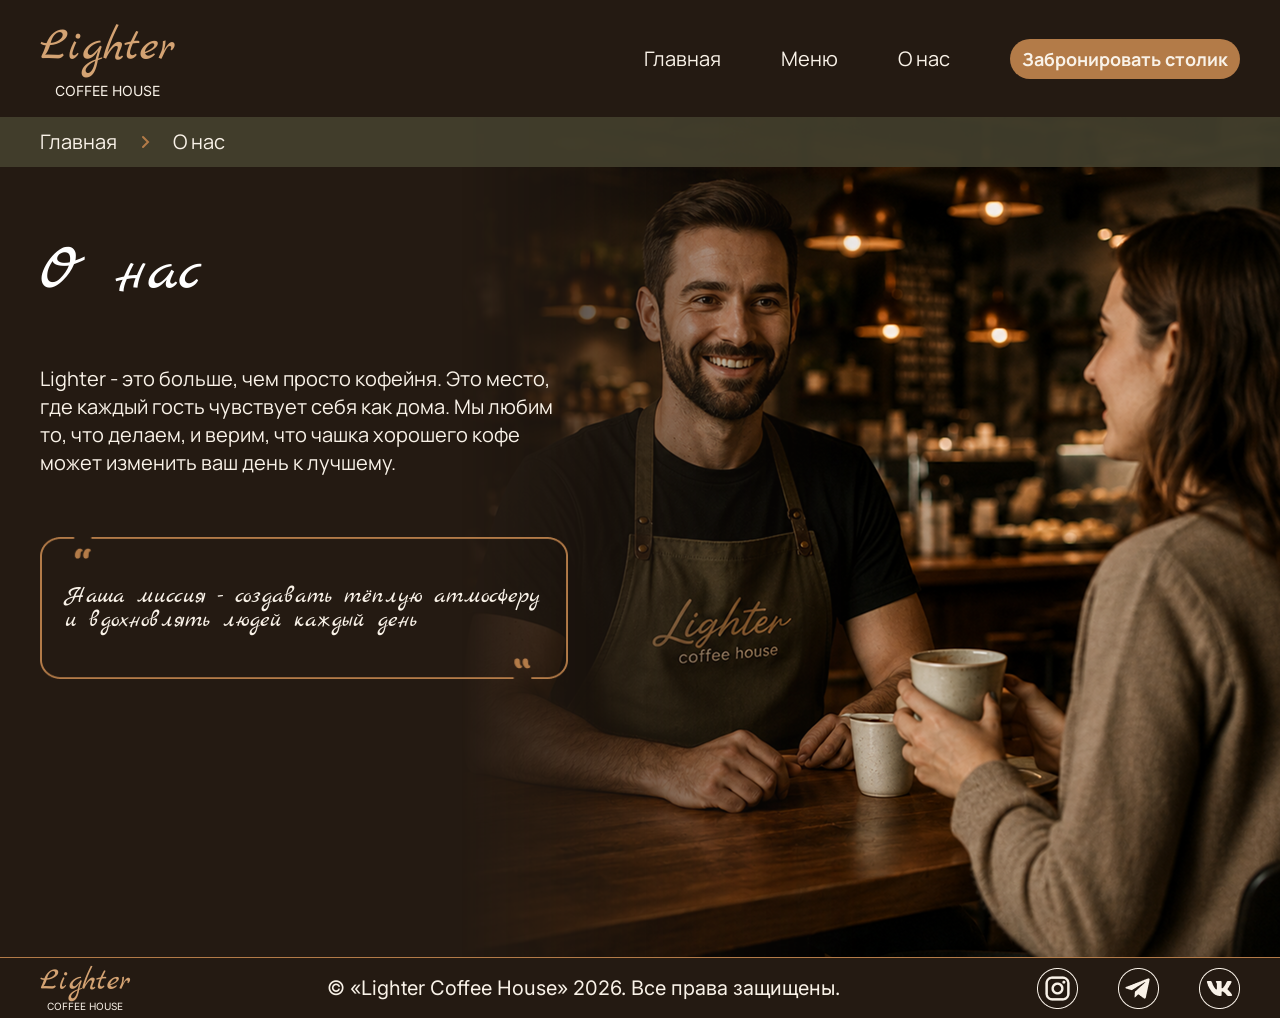
==== about.html @ e29b6c22 "First commit" ====
<!DOCTYPE html>
<html lang="ru">
<head>
    <meta charset="UTF-8">
    <meta name="viewport" content="width=device-width, initial-scale=1.0">
    <title>О нас — Lighter Coffee House</title>
    
    <link rel="preconnect" href="https://fonts.googleapis.com">
    <link rel="preconnect" href="https://fonts.gstatic.com" crossorigin>
    <link href="https://fonts.googleapis.com/css2?family=Inter:opsz@14..32&family=Manrope:wght@400;700&family=Marck+Script&display=swap" rel="stylesheet">
    
    <link rel="stylesheet" href="style.css">
</head>
<body>
    
 <link rel="stylesheet" href="styles/main.css">
</head>
<body>
    <div class="container">
<header class="header">
    <div class="logo">
        <div class="logo-title">Lighter</div>
        <div class="logo-subtitle">COFFEE HOUSE</div>
    </div>

    <div class="header__right">
        <nav class="nav">
            <a class="active" href="index.html">Главная</a>
            <a href="menu.html">Меню</a>
            <a href="about.html">О нас</a>
        </nav>

        <button class="header-btn">
            Забронировать столик
        </button>
    </div>
</header>
</div>

<section class="breadcrumbs">
    <div class="container">
        <div class="breadcrumbs__wrapper">
            <a href="index.html" class="breadcrumbs__link">Главная</a>
            <span class="breadcrumbs__arrow">
                <svg width="16" height="16" viewBox="0 0 16 16" fill="none">
                    <path d="M6 3L11 8L6 13" stroke="#B37B48" stroke-width="2" stroke-linecap="round"/>
                </svg>
            </span>
            <a href="about.html" class="breadcrumbs__link breadcrumbs__link">О нас</a>
        </div>
    </div>
</section>

    <section class="about">
    <div class="container">
        <div class="about__wrapper">
            <div class="about__content">
                <h1>О нас</h1>
                <p>Lighter - это больше, чем просто кофейня. Это место, где каждый гость чувствует себя как дома. Мы любим то, что делаем, и верим, что чашка хорошего кофе может изменить ваш день к лучшему.</p>
                <div class="about__mission">
                    <p>Наша миссия - создавать тёплую атмосферу и вдохновлять людей каждый день</p>
                </div>
            </div>
        </div>
    </div>
    
    <div class="about__image-wrapper">
        <img src="../images/about-img.png" alt="О нас" class="about__image">
    </div>
</section>

<div class="divider divider--no-top"></div>

<footer class="footer">
    <div class="container">
        <div class="footer-wrapper">
            
            <div class="footer__logo">
                <div class="footer__logo-title">Lighter</div>
                <div class="footer__logo-subtitle">COFFEE HOUSE</div>
            </div>
            
            <p class="footer__copy">© «Lighter Coffee House» 2026. Все права защищены.</p>
            
            <div class="footer__socials">
                <a href="#" class="footer__social">
                    <img src="../images/inst-icon.png" alt="Instagram">
                </a>
                <a href="#" class="footer__social">
                    <img src="../images/tg-icon.png" alt="Telegram">
                </a>
                <a href="#" class="footer__social">
                    <img src="../images/vk-icon.png" alt="VK">
                </a>
            </div>
            
        </div>
    </div>
</footer>
</div>
<script src="script.js"></script>
</body>
</html>
---- styles/main.css ----
/* Сброс стандартных отступов браузера. */
*{
    margin-left:0;
    padding:0;
    box-sizing:border-box;
}

body{
    margin: 0;
    background-color: #241A12;
}

.container {
    max-width: 1200px;
    margin-left: auto;
    margin-right: auto;
}

.header {
    display: flex;
    justify-content: space-between;
    align-items: center;
    height: 77px;
    margin-top: 20px;
    margin-bottom: 20px;
}

.header__right {
    display: flex;
    align-items: center;
    gap: 60px;
    height: 32px;      
}

.logo {
    display: flex;
    flex-direction: column;
    align-items: center;
    gap: 4px;
    width: 135px;
}

.logo-title {
    font-family: 'Marck Script', cursive;
    font-weight: 400;
    font-size: 48px;
     line-height: 60px;
    color: #D4A373;           
}

.logo-subtitle {
    font-family: 'Inter', sans-serif;
    font-weight: 400;
    font-size: 14px;
    line-height: 17px;
    text-transform: uppercase;
    text-align: center;
    color: #F9F2E8;
}

.nav {
    display: flex;
    align-items: center;
    gap: 60px;
    height: 32px;
}

.nav a {
    position: relative;
    text-decoration: none;
    font-family: 'Manrope', sans-serif;
    font-weight: 400;
    font-size: 20px;
    line-height: 27px;
    color: #F9F2E8;
    transition: color 0.3s ease;
}

.nav a::after {
    content: '';
    position: absolute;
    left: 50%;
    bottom: -4px;
    transform: translateX(-50%);
    width: 48px;
    height: 2px;
    background-color: #D4A853;
    opacity: 0;
    transition: opacity 0.3s ease;
}

.nav a:hover {
    color: #B37B48;
}

.nav a:hover::after {
    opacity: 1;
}

.header-btn {
    width: 230px;
    height: 40px;
    border-radius: 100px;
    padding: 12px 7px;
    display: flex;
    align-items: center;
    justify-content: center;
    gap: 10px;
    font-family: 'Manrope', sans-serif;
    font-weight: 700;
    font-size: 18px;
    line-height: 1;
    background-color: #B37B48;
    color: #F9F2E8;
    border: none;
    cursor: pointer;
    transition: box-shadow 0.15s ease;
}

.header-btn:active {
    box-shadow: inset 0 4px 4px rgba(0, 0, 0, 0.25);
}

.hero {
    position: relative;
    width: 100%;
    height: 440px;
    margin-top: 20px;
    background-image: url('../images/hero-bg.png');
    background-size: cover;
    background-position: center;
    background-repeat: no-repeat;
}

.hero .container {
    max-width: 1200px;
    margin-left: auto;
    margin-right: auto;
}

.hero-content {
    display: flex;
    flex-direction: column;
    align-items: flex-start;
    justify-content: center;
    gap: 30px;
    width: 600px;
    height: 420px;
}

.hero-content h1 {
    width: 600px;
    font-family: 'Marck Script', cursive;
    font-weight: 400;
    font-size: 48px;
    line-height: 1;
    color: white;
}

.hero-content p {
    width: 306px;
    font-family: 'Manrope', sans-serif;
    font-weight: 400;
    font-size: 20px;
    line-height: 1;
    color: white;
}

.hero-btn {
    width: 230px;
    height: 40px;
    border-radius: 100px;
    padding: 12px 7px;
    display: flex;
    align-items: center;
    justify-content: center;
    gap: 10px;
    font-family: 'Manrope', sans-serif;
    font-weight: 700;
    font-size: 18px;
    line-height: 1;
    background-color: #B37B48;
    color: #F9F2E8;
    border: none;
    cursor: pointer;
    transition: box-shadow 0.15s ease;
}

.hero-btn:active {
    box-shadow: inset 0 4px 4px rgba(0, 0, 0, 0.25);
}

/* КАРТОЧКИ */

.cards {
    margin-top: 20px;
}

.cards-wrapper {
    display: flex;
    justify-content: space-between;
    gap: 20px;
    width: 100%;
}

.card {
    margin-top: -45px;
    position: relative;
    width: 376px;
    height: 180px;
    background-color: #45412EE5;
    border-radius: 20px;
    overflow: hidden;
}

.card__image {
    position: absolute;
    top: 20px;
    left: 20px;
    width: 136px;
    height: 140px;
    border-radius: 20px;
    object-fit: cover;
}

.card__text {
    position: absolute;
    top: 20px;
    left: 166px;
    width: 192px;
    display: flex;
    flex-direction: column;
    gap: 5px;
}

.card__text h3 {
    width: 100%;
    font-family: 'Manrope', sans-serif;
    font-weight: 700;
    font-size: 24px;
    line-height: 1;
    color: #F9F2E8;
    margin: 0;
}

.card__text p {
    width: 100%;
    font-family: 'Manrope', sans-serif;
    font-weight: 400;
    font-size: 20px;
    line-height: 1;
    color: #F9F2E8;
    margin: 0;
}

.card__btn {
    position: absolute;
    top: 120px;
    left: 316px;
    width: 40px;
    height: 40px;
    border-radius: 50%;
    background-color: #B37B48;
    border: none;
    cursor: pointer;
    text-decoration: none;
    display: flex;
    align-items: center;
    justify-content: center;
    transition: box-shadow 0.15s ease;
}

.card__btn:active {
    box-shadow: inset 0 4px 4px rgba(0, 0, 0, 0.25);
}

.card__btn svg {
    width: 16px;
    height: 16px;
}

.contacts {
    width: 100%;
    margin-top: 20px;
    background-color: #45412EE5;
}

.contacts .container {
    max-width: 1200px;
    margin-left: auto;
    margin-right: auto;
}

.contacts-wrapper {
    display: flex;
    justify-content: space-between;
    align-items: flex-start;
    height: 236px;
}

.contacts__subscribe {
    display: flex;
    flex-direction: column;
    gap: 20px;
    width: 580px;
}

.contacts__subscribe h3 {
    width: 100%;
    font-family: 'Manrope', sans-serif;
    font-weight: 700;
    font-size: 24px;
    line-height: 1;
    color: #F9F2E8;
    margin-top: 31.5px;
}

.contacts__inputs {
    display: flex;
    gap: 20px;
    width: 580px;
    height: 40px;
}

.contacts__input {
    width: 280px;
    height: 40px;
    border-radius: 20px;
    border: 2px solid #645F4C;
    overflow: hidden;
}

.contacts__input input {
    width: 100%;
    height: 100%;
    padding: 6px 13px;
    background: transparent;
    border: none;
    outline: none;
    font-family: 'Manrope', sans-serif;
    font-weight: 400;
    font-size: 20px;
    line-height: 1;
    color: #F9F2E8;
}

.contacts__input input::placeholder {
    color: rgba(249, 242, 232, 0.5);
}

.contacts__agreement {
    display: flex;
    align-items: center;
    justify-content: space-between;
    width: 100%;
}

.contacts__agreement-group {
    display: flex;
    align-items: center;
    gap: 10px;
    width: 291px;
}

.contacts__checkbox {
    cursor: pointer;
    flex-shrink: 0;
}

.contacts__checkbox-input {
    display: none;
}

.contacts__checkbox-box {
    width: 22px;
    height: 22px;
    border-radius: 5px;
    border: 2px solid #645F4C;
    display: flex;
    align-items: center;
    justify-content: center;
}

.contacts__checkbox-check {
    opacity: 0;
    transition: opacity 0.2s ease;
}

.contacts__checkbox-input:checked + .contacts__checkbox-box .contacts__checkbox-check {
    opacity: 1;
}

.contacts__agreement p {
    width: 259px;
    font-family: 'Manrope', sans-serif;
    font-weight: 400;
    font-size: 20px;
    line-height: 1;
    color: #F9F2E8;
}

.contacts__btn {
    width: 230px;
    height: 40px;
    border-radius: 100px;
    padding: 12px 7px;
    display: flex;
    align-items: center;
    justify-content: center;
    font-family: 'Manrope', sans-serif;
    font-weight: 700;
    font-size: 18px;
    line-height: 1;
    background-color: #B37B48;
    color: #F9F2E8;
    border: none;
    cursor: pointer;
    transition: box-shadow 0.15s ease;
    flex-shrink: 0;
}

.contacts__btn:active {
    box-shadow: inset 0 4px 4px rgba(0, 0, 0, 0.25);
}

.contacts__divider {
    margin-top: 43px;
    width: 2px;
    height: 150px;
    background-color: #645F4C;
    flex-shrink: 0;
}

.contacts__info {
    display: flex;
    justify-content: space-between;
    align-items: top;
    width: 576px;
    height: 236px;
}

.contacts__details {
    display: flex;
    flex-direction: column;
    gap: 0;
    width: 250px;
    padding: 0;
}

.contacts__details h3 {
    margin-top: 31.5px; 
    width: 100%;
    font-family: 'Manrope', sans-serif;
    font-weight: 700;
    font-size: 24px;
    line-height: 1;
    color: #F9F2E8;
}

.contacts__item {
    display: flex;
    align-items: center;
    gap: 10px;
}

.contacts__item svg {
    width: 24px;
    height: 24px;
    flex-shrink: 0;
}

.contacts__item p {
    font-family: 'Manrope', sans-serif;
    font-weight: 400;
    font-size: 20px;
    line-height: 1;
    color: #F9F2E8;
}

.contacts__image-wrapper {
    position: relative;
    width: 208px;
    height: 190px;
}

.contacts__image {
    margin-top: 31.5px;
    width: 208px;
    height: 190px;
    object-fit: cover;
    transform: rotate(0deg);
    -webkit-mask-image: none;
    mask-image: none;
    box-shadow: 
        inset 30px 0 30px -10px #45412E,
        inset -30px 0 30px -10px #45412E,
        inset 0 20px 20px -10px #45412E,
        inset 0 -20px 20px -10px #45412E;
}

.footer {
    width: 100%;
    margin-top: 20px;
    background-color: #241A12;
}

.footer .container {
    max-width: 1200px;
    margin-left: auto;
    margin-right: auto;
}

.footer-wrapper {
    display: flex;
    justify-content: space-between;
    align-items: center;
    height: 60px;
}

.footer__logo {
    display: flex;
    flex-direction: column;
    align-items: center;
    gap: 4px;
    width: 90px;
}

.footer__logo-title {
    font-family: 'Marck Script', cursive;
    font-weight: 400;
    font-size: 32px;
    line-height: 1;
    color: #D4A373;
}

.footer__logo-subtitle {
    font-family: 'Inter', sans-serif;
    font-weight: 400;
    font-size: 10px;
    line-height: 1;
    text-transform: uppercase;
    text-align: center;
    color: #F9F2E8;
}

.footer__copy {
    font-family: 'Inter', sans-serif;
    font-weight: 400;
    font-size: 20px;
    line-height: 1;
    color: #F9F2E8;
}

.footer__socials {
    display: flex;
    align-items: center;
    gap: 40px;
}

.footer__social {
    display: flex;
    align-items: center;
    justify-content: center;
    width: 41px;
    height: 41px;
}

.footer__social img {
    width: 100%;
    height: 100%;
    object-fit: contain;
}

.breadcrumbs {
    width: 100%;
    height: 50px;
    margin-top: 20px;
    background-color: #45412EE5;
    position: relative;
    z-index: 3;
}

.breadcrumbs .container {
    max-width: 1200px;
    margin-left: auto;
    margin-right: auto;
    height: 100%;
}

.breadcrumbs__wrapper {
    display: flex;
    align-items: center;
    gap: 20px;
    height: 100%;
}

.breadcrumbs__link {
    font-family: 'Manrope', sans-serif;
    font-weight: 400;
    font-size: 20px;
    line-height: 1;
    color: #F9F2E8;
    text-decoration: none;
    transition: color 0.3s ease;
}

.breadcrumbs__link:hover {
    color: #B37B48;
}

.breadcrumbs__arrow {
    display: flex;
    align-items: center;
    justify-content: center;
}

.breadcrumbs__arrow svg {
    width: 16px;
    height: 16px;
}

.page-title {
    margin-top: 31px;
}

.page-title .container {
    max-width: 1200px;
    margin-left: auto;
    margin-right: auto;
}

.page-title__wrapper {
    display: flex;
    flex-direction: column;
    align-items: center;
    gap: 0px;
    width: 321px;
    margin: 0 auto;
}

.page-title__wrapper h1 {
    font-family: 'Marck Script', cursive;
    font-weight: 400;
    font-size: 64px;
    line-height: 0;
    color: #F9F2E8;
}

.page-title__line {
    width: 154px;
    height: 2px;
    background-color: #B37B48;
}

.menu {
    margin-top: 40px;
}

.menu .container {
    max-width: 1200px;
    margin-left: auto;
    margin-right: auto;
}

.menu__grid {
    display: grid;
    grid-template-columns: repeat(2, 580px);
    grid-template-rows: repeat(2, 280px);
    row-gap: 50px;
    column-gap: 40px;
}

.menu-card {
    width: 580px;
    height: 280px;
    border-radius: 20px;
    background-color: #45412EE5;
    overflow: hidden;
}

.menu-card__inner {
    display: flex;
    gap: 20px;
    width: 540px;
    height: 280px;
    margin-left: 20px;
    padding: 20px;
}

.menu-card__image {
    width: 231px;
    height: 240px;
    border-radius: 20px;
    object-fit: cover;
    flex-shrink: 0;
}

.menu-card__info {
    display: flex;
    flex-direction: column;
    justify-content: space-between;
    width: 249px;
    height: 214px;
    padding-top: 13px;
}

.menu-card__info h3 {
    width: 100%;
    font-family: 'Manrope', sans-serif;
    font-weight: 700;
    font-size: 32px;
    line-height: 1;
    color: #F9F2E8;
    margin: 0;
}

.menu-card__info p {
    width: 100%;
    font-family: 'Manrope', sans-serif;
    font-weight: 400;
    font-size: 20px;
    line-height: 1;
    color: #F9F2E8;
    margin: 0;
}

.menu-card__price {
    display: flex;
    align-items: center;
    gap: 0;
}

.menu-card__price-value {
    font-family: 'Manrope', sans-serif;
    font-weight: 700;
    font-size: 36px;
    line-height: 1;
    color: #B37B48;
}

.menu-card__price-icon {
    width: 29px;
    height: 29px;
}

.divider {
    width: 100%;
    height: 1px;
    background-color: #B37B48;
    margin: 40px auto -20px;
}

.about {
    margin-top: -50px;
    position: relative;
    z-index: 2;
    min-height: 840px;
}

.about .container {
    max-width: 1200px;
    margin-left: auto;
    margin-right: auto;
    position: relative;
    z-index: 3;
}

.about__wrapper {
    display: flex;
    justify-content: flex-start;
}

.about__content {
    display: flex;
    flex-direction: column;
    gap: 60px;
    width: 528px;
    padding-top: 124px;
}

.about__content h1 {
    width: 100%;
    font-family: 'Marck Script', cursive;
    font-weight: 400;
    font-size: 64px;
    line-height: 1;
    color: #FFFFFF;
    margin: 0;
}

.about__content p {
    width: 514px;
    font-family: 'Manrope', sans-serif;
    font-weight: 400;
    font-size: 20px;
    line-height: 1.4;
    color: #F9F2E8;
    margin: 0;
}

.about__mission {
    width: 528px;
    padding: 47px 25px;
    background-image: url('../images/frame.png');
    background-size: 100% 100%;
    background-repeat: no-repeat;
}

.about__mission p {
    width: 478px;
    font-family: 'Marck Script', cursive;
    font-weight: 400;
    font-size: 24px;
    line-height: 1;
    color: #F9F2E8;
    margin: 0;
}

.about__image-wrapper {
    position: absolute;
    right: 0;
    top: 0;
    width: 819px;
    height: 840px;
    z-index: 2;
}

.about__image {
    width: 100%;
    height: 100%;
    object-fit: cover;
    display: block;
    
    -webkit-mask-image: linear-gradient(
        to right,
        transparent 0%,
        rgba(0, 0, 0, 0.3) 15%,
        rgba(0, 0, 0, 0.7) 30%,
        black 50%,
        black 100%
    );
    mask-image: linear-gradient(
        to right,
        transparent 0%,
        rgba(0, 0, 0, 0.3) 15%,
        rgba(0, 0, 0, 0.7) 30%,
        black 50%,
        black 100%
    );
}

.divider--no-top {
    margin-top: 0;
}

.header-btn, .hero-btn, .contacts__btn, .card__btn {
    transition: transform 0.2s ease, box-shadow 0.3s ease, background-color 0.3s ease;
}

.card, .menu-card {
    transition: transform 0.3s ease, box-shadow 0.3s ease;
}

.card, .menu-card {
    opacity: 0;
    transform: translateY(40px);
    transition: opacity 0.8s ease, transform 0.8s ease, box-shadow 0.3s ease;
}

.contacts__input input {
    transition: border-color 0.3s ease, box-shadow 0.3s ease;
}

.footer__social {
    transition: transform 0.3s ease;
}

.about__mission {
    width: 528px;
    padding: 47px 25px;
    background-image: url('../images/frame.png');
    background-size: 100% 100%;
    background-repeat: no-repeat;
}

.about__mission p {
    width: 478px;
    font-family: 'Marck Script', cursive;
    font-weight: 400;
    font-size: 24px;
    line-height: 1;
    color: #F9F2E8;
    margin: 0;
}
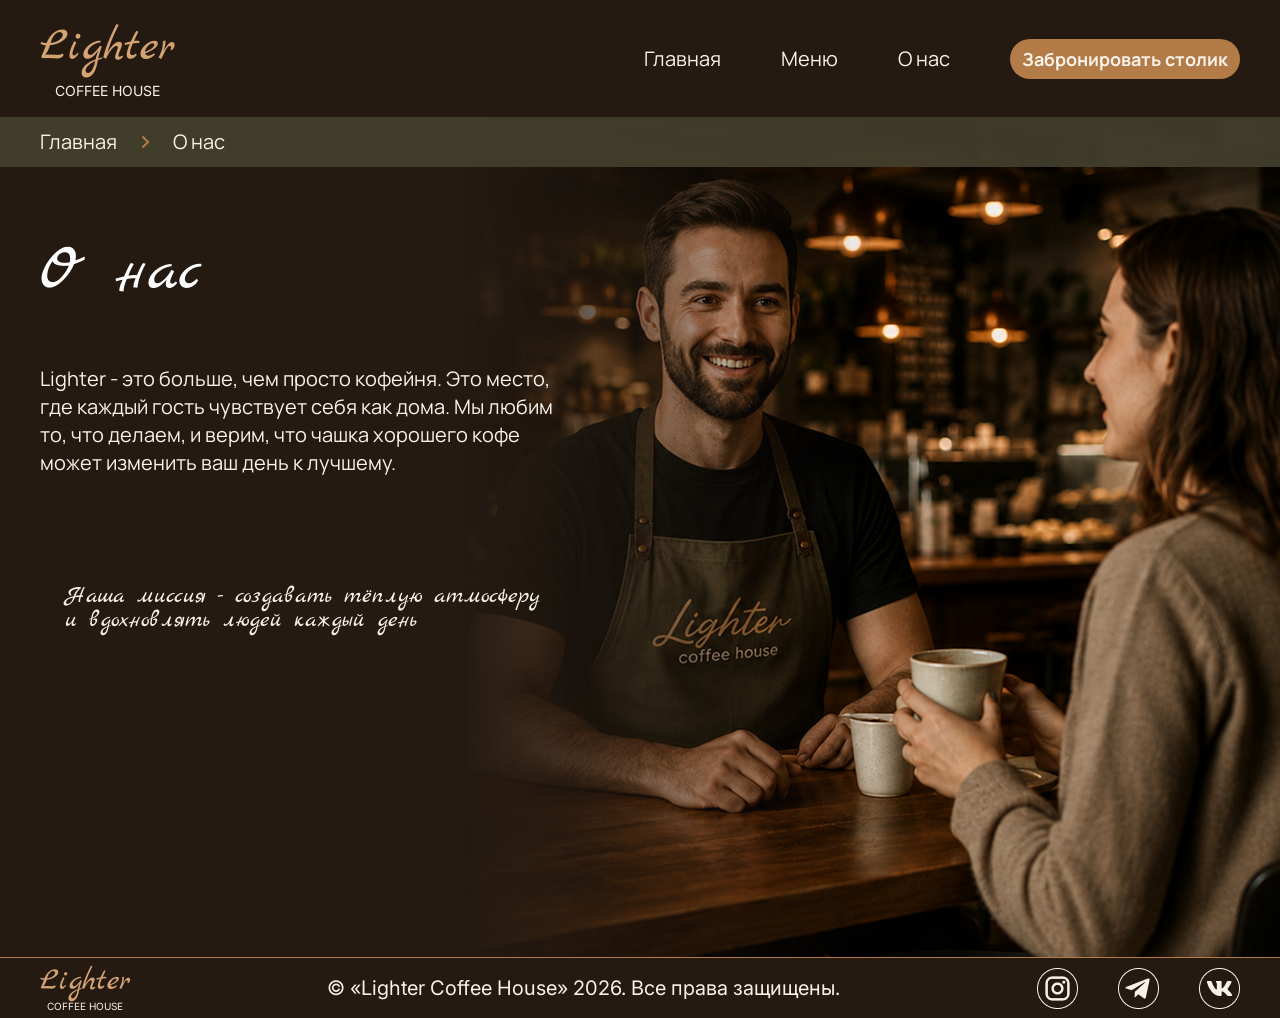
==== commit dd5a5fe2: "исправлены пути к картинкам" ====
--- a/about.html
+++ b/about.html
@@ -65,7 +65,7 @@
     </div>
     
     <div class="about__image-wrapper">
-        <img src="../images/about-img.png" alt="О нас" class="about__image">
+        <img src="./images/about-img.png" alt="О нас" class="about__image">
     </div>
 </section>
 
@@ -84,13 +84,13 @@
             
             <div class="footer__socials">
                 <a href="#" class="footer__social">
-                    <img src="../images/inst-icon.png" alt="Instagram">
+                    <img src="./images/inst-icon.png" alt="Instagram">
                 </a>
                 <a href="#" class="footer__social">
-                    <img src="../images/tg-icon.png" alt="Telegram">
+                    <img src="./images/tg-icon.png" alt="Telegram">
                 </a>
                 <a href="#" class="footer__social">
-                    <img src="../images/vk-icon.png" alt="VK">
+                    <img src="./images/vk-icon.png" alt="VK">
                 </a>
             </div>
             
--- a/styles/main.css
+++ b/styles/main.css
@@ -126,7 +126,7 @@
     width: 100%;
     height: 440px;
     margin-top: 20px;
-    background-image: url('../images/hero-bg.png');
+    background-image: url('./images/hero-bg.png');
     background-size: cover;
     background-position: center;
     background-repeat: no-repeat;
@@ -801,7 +801,7 @@
 .about__mission {
     width: 528px;
     padding: 47px 25px;
-    background-image: url('../images/frame.png');
+    background-image: url('./images/frame.png');
     background-size: 100% 100%;
     background-repeat: no-repeat;
 }
@@ -878,7 +878,7 @@
 .about__mission {
     width: 528px;
     padding: 47px 25px;
-    background-image: url('../images/frame.png');
+    background-image: url('./images/frame.png');
     background-size: 100% 100%;
     background-repeat: no-repeat;
 }
